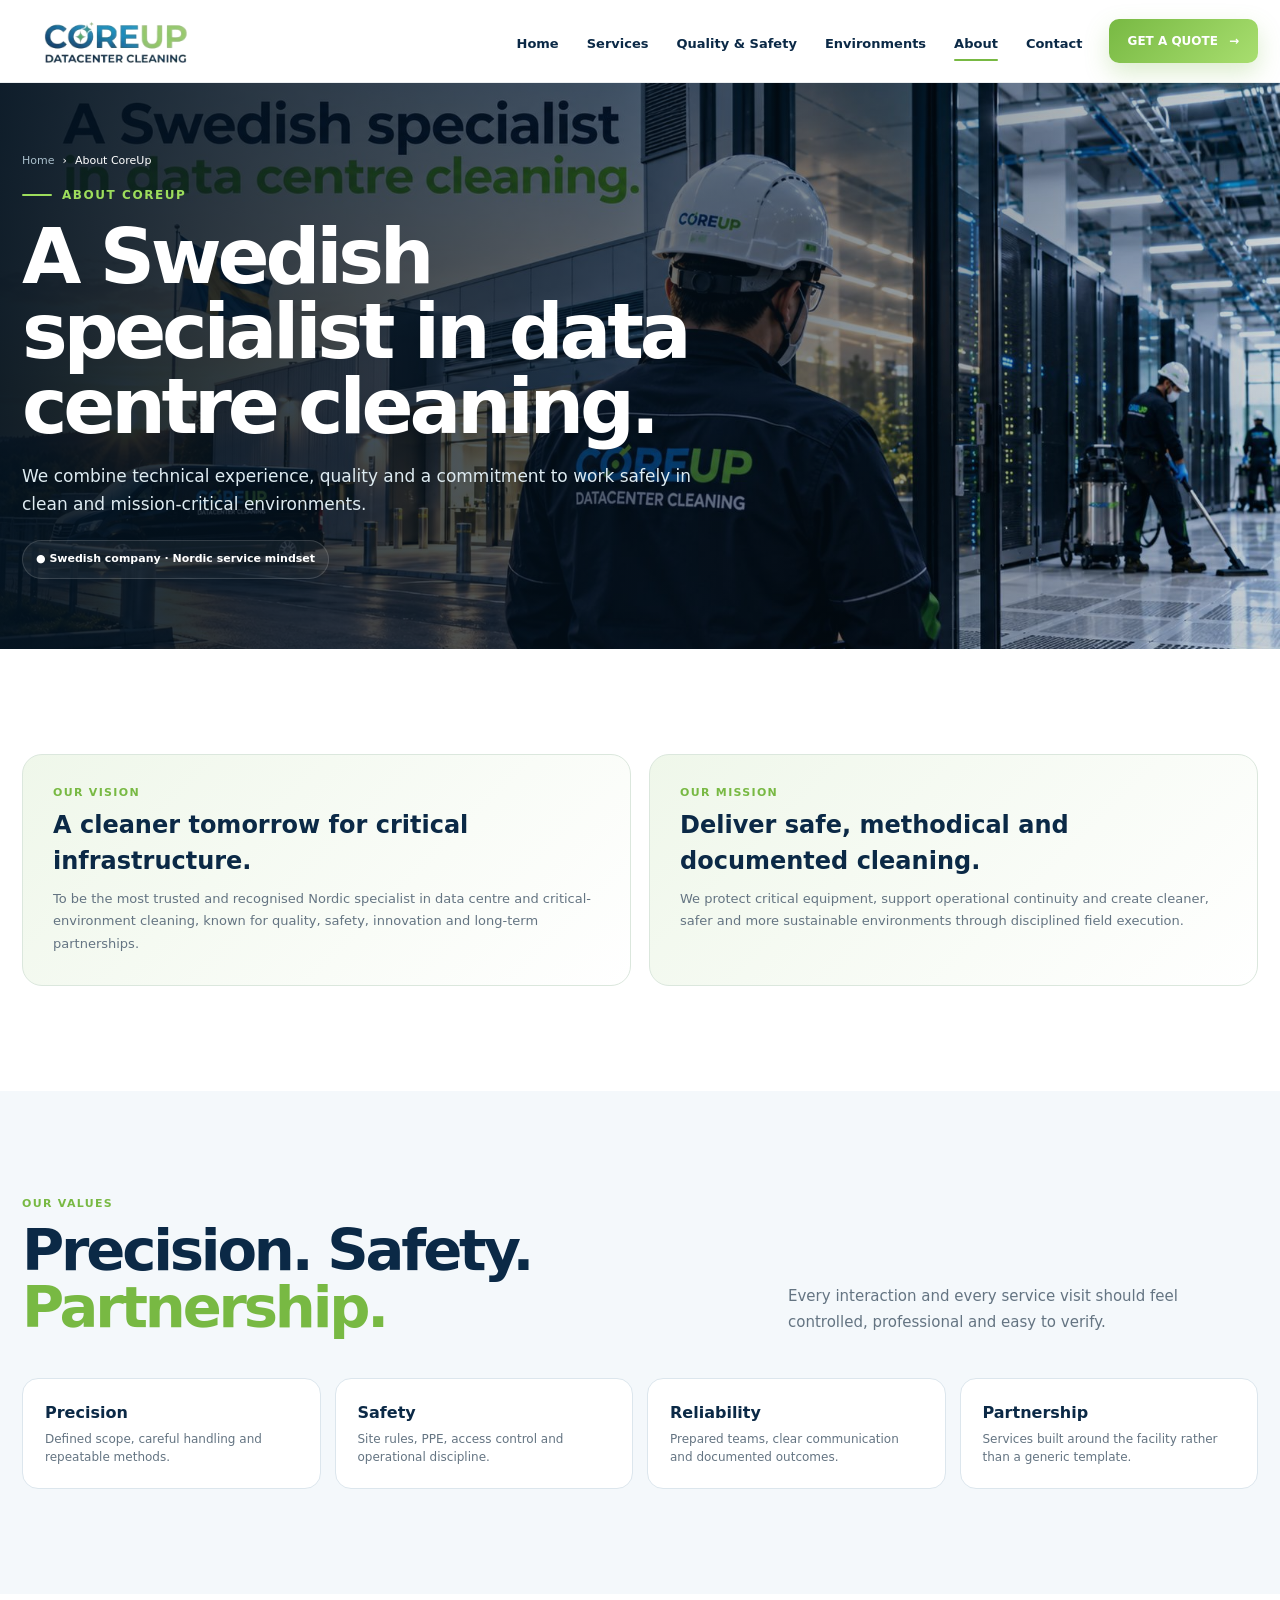
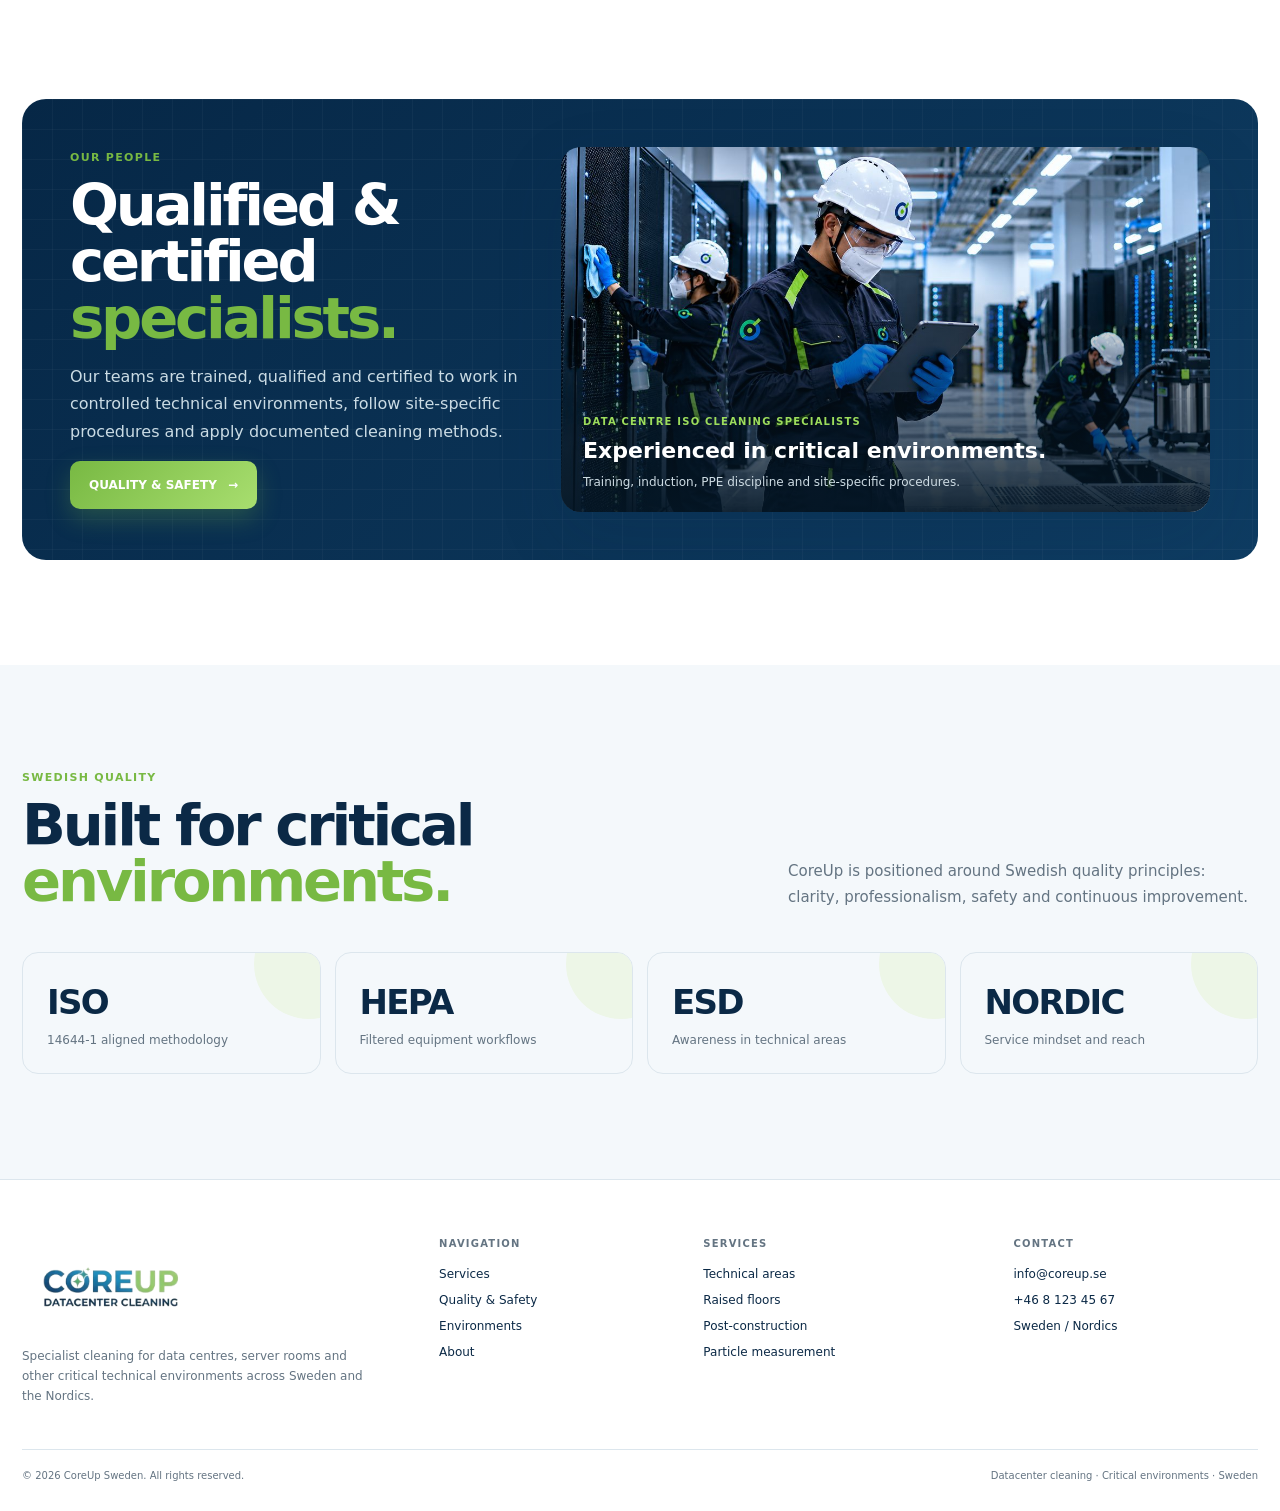
==== about.html @ 43b3e13d "Add files via upload V2" ====
<!doctype html>
<html lang="en">
  <head>
    <meta charset="utf-8" />
    <meta name="viewport" content="width=device-width,initial-scale=1" />
    <title>About CoreUp | Datacenter Cleaning Sweden</title>
    <meta
      name="description"
      content="Swedish specialist in data centre cleaning, with qualified and certified specialists for controlled technical environments."
    />
    <link rel="stylesheet" href="assets/css/style.css" />
  </head>
  <body>
    <a class="skip" href="#main">Skip to content</a>
    <!-- ===== Site header ===== -->
    <header class="site-header">
      <div class="container nav">
        <a class="logo" href="index.html" aria-label="CoreUp home">
          <img src="assets/images/brand/logo.png" alt="CoreUp Datacenter Cleaning" />
        </a>
        <nav class="nav-links" aria-label="Primary navigation">
          <a data-nav href="index.html">Home</a>
          <a data-nav href="services.html">Services</a>
          <a data-nav href="quality-safety.html">Quality &amp; Safety</a>
          <a data-nav href="industries.html">Environments</a>
          <a data-nav href="about.html">About</a>
          <a data-nav href="contact.html">Contact</a>
        </nav>
        <a class="quote-btn" href="contact.html">
          GET A QUOTE
          <span>→</span>
        </a>
        <button class="menu" data-menu aria-label="Open navigation" aria-expanded="false">☰</button>
      </div>
      <nav class="mobile-nav" data-mobile-nav aria-label="Mobile navigation">
        <a data-nav href="index.html">Home</a>
        <a data-nav href="services.html">Services</a>
        <a data-nav href="quality-safety.html">Quality &amp; Safety</a>
        <a data-nav href="industries.html">Environments</a>
        <a data-nav href="about.html">About</a>
        <a data-nav href="contact.html">Contact</a>
        <a class="quote-btn" href="contact.html">GET A QUOTE</a>
      </nav>
    </header>
    <!-- ===== Main content ===== -->
    <main id="main">
      <!-- ===== Hero: About CoreUp ===== -->
      <section class="page-hero">
        <div
          class="page-hero-media"
          style="background-image: url('assets/images/about/hero.jpg')"
        ></div>
        <div class="page-hero-overlay"></div>
        <div class="container">
          <div class="page-hero-copy">
            <div class="crumb">
              Home
              <span>›</span>
              <span>About CoreUp</span>
            </div>
            <div class="eyebrow">About CoreUp</div>
            <h1>A Swedish specialist in data centre cleaning.</h1>
            <p>
              We combine technical experience, quality and a commitment to work safely in clean and mission-critical
              environments.
            </p>
            <div class="page-hero-badge">● Swedish company · Nordic service mindset</div>
          </div>
        </div>
      </section>
      <!-- ===== Our Vision ===== -->
      <section class="section white">
        <div class="container">
          <div class="vision">
            <article class="vision-card reveal">
              <div class="label">OUR VISION</div>
              <h3>A cleaner tomorrow for critical infrastructure.</h3>
              <p>
                To be the most trusted and recognised Nordic specialist in data centre and critical-environment
                cleaning, known for quality, safety, innovation and long-term partnerships.
              </p>
            </article>
            <article class="vision-card reveal delay-1">
              <div class="label">OUR MISSION</div>
              <h3>Deliver safe, methodical and documented cleaning.</h3>
              <p>
                We protect critical equipment, support operational continuity and create cleaner, safer and more
                sustainable environments through disciplined field execution.
              </p>
            </article>
          </div>
        </div>
      </section>
      <!-- ===== Our Values ===== -->
      <section class="section">
        <div class="container">
          <div class="section-head">
            <div>
              <div class="label">OUR VALUES</div>
              <h2>
                Precision. Safety.
                <span>Partnership.</span>
              </h2>
            </div>
            <p>Every interaction and every service visit should feel controlled, professional and easy to verify.</p>
          </div>
          <div class="values">
            <div class="value-box reveal">
              <strong>Precision</strong>
              <span>Defined scope, careful handling and repeatable methods.</span>
            </div>
            <div class="value-box reveal">
              <strong>Safety</strong>
              <span>Site rules, PPE, access control and operational discipline.</span>
            </div>
            <div class="value-box reveal">
              <strong>Reliability</strong>
              <span>Prepared teams, clear communication and documented outcomes.</span>
            </div>
            <div class="value-box reveal">
              <strong>Partnership</strong>
              <span>Services built around the facility rather than a generic template.</span>
            </div>
          </div>
        </div>
      </section>
      <!-- ===== Our People ===== -->
      <section class="section white">
        <div class="container">
          <div class="dark-panel">
            <div class="dark-copy">
              <div class="label">OUR PEOPLE</div>
              <h2>
                Qualified &amp; certified
                <span>specialists.</span>
              </h2>
              <p>
                Our teams are trained, qualified and certified to work in controlled technical environments, follow
                site-specific procedures and apply documented cleaning methods.
              </p>
              <a class="btn green" href="quality-safety.html">
                QUALITY &amp; SAFETY
                <span>→</span>
              </a>
            </div>
            <div class="visual-card">
              <img src="assets/images/about/specialist-cleaning.jpg" alt="CoreUp specialist in a data centre" />
              <div class="visual-content">
                <div class="tag">DATA CENTRE ISO CLEANING SPECIALISTS</div>
                <h3>Experienced in critical environments.</h3>
                <p>Training, induction, PPE discipline and site-specific procedures.</p>
              </div>
            </div>
          </div>
        </div>
      </section>
      <!-- ===== Swedish Quality ===== -->
      <section class="section">
        <div class="container">
          <div class="section-head">
            <div>
              <div class="label">SWEDISH QUALITY</div>
              <h2>
                Built for critical
                <span>environments.</span>
              </h2>
            </div>
            <p>
              CoreUp is positioned around Swedish quality principles: clarity, professionalism, safety and continuous
              improvement.
            </p>
          </div>
          <div class="metrics">
            <div class="metric">
              <strong>ISO</strong>
              <span>14644-1 aligned methodology</span>
            </div>
            <div class="metric">
              <strong>HEPA</strong>
              <span>Filtered equipment workflows</span>
            </div>
            <div class="metric">
              <strong>ESD</strong>
              <span>Awareness in technical areas</span>
            </div>
            <div class="metric">
              <strong>NORDIC</strong>
              <span>Service mindset and reach</span>
            </div>
          </div>
        </div>
      </section>
    </main>
    <!-- ===== Footer ===== -->
    <footer class="footer">
      <div class="container">
        <div class="footer-grid">
          <div class="footer-logo">
            <img src="assets/images/brand/logo.png" alt="CoreUp Datacenter Cleaning" />
            <p>
              Specialist cleaning for data centres, server rooms and other critical technical environments across Sweden
              and the Nordics.
            </p>
          </div>
          <div>
            <h4>Navigation</h4>
            <a href="services.html">Services</a>
            <a href="quality-safety.html">Quality &amp; Safety</a>
            <a href="industries.html">Environments</a>
            <a href="about.html">About</a>
          </div>
          <div>
            <h4>Services</h4>
            <a href="services.html#technical">Technical areas</a>
            <a href="services.html#raised">Raised floors</a>
            <a href="services.html#construction">Post-construction</a>
            <a href="services.html#particle">Particle measurement</a>
          </div>
          <div>
            <h4>Contact</h4>
            <a href="mailto:info@coreup.se">info@coreup.se</a>
            <a href="tel:+4680000000">+46 8 123 45 67</a>
            <a href="contact.html">Sweden / Nordics</a>
          </div>
        </div>
        <div class="copyright">
          <span>
            ©
            <span data-year>2026</span>
            CoreUp Sweden. All rights reserved.
          </span>
          <span>Datacenter cleaning · Critical environments · Sweden</span>
        </div>
      </div>
    </footer>
    <!-- ===== Scripts ===== -->
    <script src="assets/js/main.js" defer></script>
  </body>
</html>
---- assets/css/style.css ----
/* ==========================================================================
   Diginext Scandinavia — Main stylesheet

   Contents
    1. Design tokens
    2. Base & reset
    3. Layout & accessibility
    4. Buttons
    5. Header & navigation
    6. Home hero
    7. Feature strip
    8. Sections & headings
    9. Intro
   10. Service cards
   11. Visual cards
   12. Process
   13. Dark panel & checklist
   14. Metrics
   15. Inner page hero
   16. Content, info & image cards
   17. Method & steps
   18. Vision & values
   19. Contact & forms
   20. Call to action
   21. Footer
   22. Animation utilities
   23. Keyframes
   24. Responsive: tablet (≤ 1100px)
   25. Responsive: mobile (≤ 820px)
   26. Responsive: small mobile (≤ 580px)
   27. Accessibility: reduced motion
   ========================================================================== */

/* ==========================================================================
   1. Design tokens
   Brand colours, shadows, radius and max content width.
   ========================================================================== */

:root {
  --navy: #062746;
  --navy2: #0b3155;
  --ink: #0b2946;
  --blue: #1685b2;
  --green: #78b943;
  --green2: #a8de6f;
  --line: #dce6ed;
  --muted: #647482;
  --soft: #f4f8fb;
  --white: #fff;
  --shadow: 0 24px 70px rgba(6, 39, 70, 0.12);
  --radius: 22px;
  --max: 1280px;
}

/* ==========================================================================
   2. Base & reset
   Global box model, typography defaults, links and images.
   ========================================================================== */

* {
  box-sizing: border-box;
}
html {
  scroll-behavior: smooth;
}
body {
  margin: 0;
  font-family:
    Inter,
    ui-sans-serif,
    system-ui,
    -apple-system,
    BlinkMacSystemFont,
    "Segoe UI",
    sans-serif;
  color: var(--ink);
  background: var(--soft);
  line-height: 1.5;
}
a {
  color: inherit;
  text-decoration: none;
}
img {
  display: block;
  max-width: 100%;
}

/* ==========================================================================
   3. Layout & accessibility
   Page container and skip-to-content link.
   ========================================================================== */

.container {
  width: min(var(--max), calc(100% - 44px));
  margin: auto;
}
.skip {
  position: absolute;
  left: -999px;
  top: 0;
}
.skip:focus {
  left: 20px;
  top: 20px;
  background: #fff;
  padding: 10px 14px;
  z-index: 999;
}

/* ==========================================================================
   4. Buttons
   Shared button styles (.btn, variants, header quote button).
   ========================================================================== */

.quote-btn,
.btn.green {
  display: inline-flex;
  align-items: center;
  gap: 11px;
  border: 0;
  border-radius: 10px;
  background: linear-gradient(135deg, var(--green), var(--green2));
  color: #fff;
  font-size: 12px;
  font-weight: 900;
  padding: 13px 19px;
  box-shadow: 0 10px 24px rgba(120, 185, 67, 0.26);
}
.btn {
  display: inline-flex;
  align-items: center;
  gap: 10px;
  min-height: 48px;
  padding: 0 20px;
  border-radius: 10px;
  font-size: 12px;
  font-weight: 900;
}
.btn.outline {
  border: 1px solid rgba(255, 255, 255, 0.72);
  color: #fff;
  background: rgba(255, 255, 255, 0.04);
}

/* ==========================================================================
   5. Header & navigation
   Sticky header, desktop nav, mobile menu.
   ========================================================================== */

.site-header {
  position: sticky;
  top: 0;
  z-index: 100;
  background: rgba(255, 255, 255, 0.97);
  border-bottom: 1px solid rgba(6, 39, 70, 0.08);
  backdrop-filter: blur(16px);
}
.nav {
  height: 82px;
  display: flex;
  align-items: center;
  gap: 26px;
}
.logo img {
  width: 174px;
  height: auto;
}
.nav-links {
  margin-left: auto;
  display: flex;
  gap: 28px;
  align-items: center;
  font-size: 13px;
  font-weight: 800;
}
.nav-links a {
  padding: 31px 0 25px;
  position: relative;
}
.nav-links a:after {
  content: "";
  position: absolute;
  left: 0;
  right: 100%;
  bottom: 18px;
  height: 2px;
  border-radius: 99px;
  background: var(--green);
  transition: 0.25s;
}
.nav-links a:hover:after,
.nav-links a[aria-current="page"]:after {
  right: 0;
}
.menu {
  display: none;
  width: 44px;
  height: 44px;
  border-radius: 12px;
  border: 1px solid var(--line);
  background: #fff;
  font-size: 19px;
}
.mobile-nav {
  display: none;
  border-top: 1px solid var(--line);
  padding: 10px 22px 18px;
}
.mobile-nav a {
  display: block;
  padding: 15px 0;
  border-bottom: 1px solid var(--line);
  font-weight: 800;
}
.mobile-nav.open {
  display: block;
}
.mobile-nav .quote-btn {
  margin-top: 15px;
  width: 100%;
  justify-content: center;
}

/* ==========================================================================
   6. Home hero
   Full-height hero, animated orb and stats bar.
   ========================================================================== */

.hero {
  position: relative;
  min-height: 650px;
  background: #061827;
  overflow: hidden;
  color: #fff;
}
.hero-media {
  position: absolute;
  inset: 0;
  background-position: center right;
  background-size: cover;
  transform: scale(1.03);
  animation: heroZoom 14s ease-in-out infinite alternate;
}
.hero-overlay {
  position: absolute;
  inset: 0;
  background: linear-gradient(
    90deg,
    rgba(3, 18, 31, 0.95) 0%,
    rgba(3, 18, 31, 0.78) 37%,
    rgba(3, 18, 31, 0.36) 68%,
    rgba(3, 18, 31, 0.14) 100%
  );
}
.hero-grid {
  position: relative;
  z-index: 2;
  min-height: 650px;
  display: grid;
  grid-template-columns: 1.02fr 0.98fr;
  align-items: center;
}
.hero-copy {
  max-width: 660px;
  padding: 68px 0;
}
.eyebrow {
  display: flex;
  align-items: center;
  gap: 10px;
  color: #9ddd5c;
  font-size: 12px;
  font-weight: 900;
  letter-spacing: 0.13em;
  text-transform: uppercase;
}
.eyebrow:before {
  content: "";
  width: 30px;
  height: 2px;
  background: #9ddd5c;
  border-radius: 99px;
}
.hero h1 {
  font-size: clamp(46px, 5.7vw, 82px);
  line-height: 0.96;
  letter-spacing: -0.06em;
  margin: 20px 0 23px;
}
.hero h1 span {
  color: #91d450;
}
.hero p {
  max-width: 620px;
  margin: 0;
  color: #e3edf2;
  font-size: 18px;
  line-height: 1.65;
}
.hero-actions {
  display: flex;
  flex-wrap: wrap;
  gap: 13px;
  margin-top: 30px;
}
.hero-side {
  display: flex;
  justify-content: flex-end;
  align-items: center;
  height: 100%;
}
.hero-orb {
  width: 360px;
  height: 360px;
  border-radius: 50%;
  position: relative;
  display: grid;
  place-items: center;
  background: radial-gradient(
    circle at 50% 50%,
    rgba(120, 185, 67, 0.22),
    rgba(16, 79, 118, 0.07) 45%,
    transparent 65%
  );
  border: 1px solid rgba(255, 255, 255, 0.08);
  box-shadow: inset 0 0 70px rgba(120, 185, 67, 0.06);
}
.hero-orb:before,
.hero-orb:after {
  content: "";
  position: absolute;
  border: 1px solid rgba(157, 220, 103, 0.22);
  border-radius: 50%;
  animation: spin 15s linear infinite;
}
.hero-orb:before {
  inset: 28px;
}
.hero-orb:after {
  inset: 70px;
  animation-direction: reverse;
  animation-duration: 10s;
}
.hero-orb img {
  width: 220px;
  height: 220px;
  object-fit: cover;
  border-radius: 26px;
  position: relative;
  z-index: 2;
  box-shadow: 0 30px 80px rgba(0, 0, 0, 0.35);
}
.hero-stats {
  position: absolute;
  left: 0;
  right: 0;
  bottom: 0;
  z-index: 4;
}
.stats-inner {
  display: grid;
  grid-template-columns: repeat(4, 1fr);
  background: rgba(5, 25, 44, 0.88);
  border-top: 1px solid rgba(255, 255, 255, 0.09);
  backdrop-filter: blur(8px);
}
.stat {
  padding: 18px 22px;
  border-right: 1px solid rgba(255, 255, 255, 0.1);
}
.stat:last-child {
  border-right: 0;
}
.stat strong {
  display: block;
  color: #fff;
  font-size: 18px;
}
.stat span {
  display: block;
  margin-top: 2px;
  color: #bcd0db;
  font-size: 11px;
}

/* ==========================================================================
   7. Feature strip
   Overlapping feature bar below the hero.
   ========================================================================== */

.feature-strip {
  position: relative;
  z-index: 5;
  margin-top: -36px;
}
.feature-bar {
  display: grid;
  grid-template-columns: repeat(5, 1fr);
  background: #fff;
  border: 1px solid var(--line);
  border-radius: 18px;
  box-shadow: var(--shadow);
  padding: 16px;
}
.feature {
  display: flex;
  gap: 12px;
  align-items: flex-start;
  padding: 12px 16px;
  border-right: 1px solid var(--line);
}
.feature:last-child {
  border-right: 0;
}
.feature-icon {
  width: 38px;
  height: 38px;
  flex: 0 0 38px;
  display: grid;
  place-items: center;
  border-radius: 12px;
  background: #edf7e7;
  color: var(--navy);
  font-weight: 900;
}
.feature h4 {
  font-size: 12px;
  margin: 0;
}
.feature p {
  font-size: 11px;
  color: var(--muted);
  margin: 3px 0 0;
}

/* ==========================================================================
   8. Sections & headings
   Section spacing, section heads, labels and h2.
   ========================================================================== */

.section {
  padding: 105px 0;
}
.section.white {
  background: #fff;
}
.section.dark {
  background: var(--navy);
  color: #fff;
}
.section-head {
  display: flex;
  justify-content: space-between;
  align-items: end;
  gap: 40px;
  margin-bottom: 42px;
}
.label {
  font-size: 11px;
  font-weight: 900;
  text-transform: uppercase;
  letter-spacing: 0.12em;
  color: var(--green);
}
h2 {
  font-size: clamp(34px, 4.5vw, 60px);
  line-height: 0.98;
  letter-spacing: -0.055em;
  margin: 11px 0 0;
}
h2 span {
  color: var(--green);
}
.section-head p {
  max-width: 470px;
  color: var(--muted);
  font-size: 15px;
  line-height: 1.72;
  margin: 0;
}
.dark .section-head p {
  color: #c7d7e0;
}

/* ==========================================================================
   9. Intro
   Intro copy with city image card.
   ========================================================================== */

.intro-grid {
  display: grid;
  grid-template-columns: 0.78fr 1.22fr;
  gap: 40px;
  align-items: stretch;
}
.intro-copy {
  padding: 18px 0;
}
.intro-copy p {
  color: var(--muted);
  line-height: 1.75;
}
.intro-copy .btn {
  margin-top: 16px;
  background: var(--navy);
  color: #fff;
}
.city-card {
  position: relative;
  min-height: 420px;
  border-radius: var(--radius);
  overflow: hidden;
  box-shadow: var(--shadow);
  background: #11324c;
}
.city-card img {
  width: 100%;
  height: 100%;
  object-fit: cover;
}
.city-card:after {
  content: "";
  position: absolute;
  inset: 0;
  background: linear-gradient(180deg, transparent 48%, rgba(3, 24, 42, 0.8));
}
.city-caption {
  position: absolute;
  left: 24px;
  bottom: 24px;
  z-index: 2;
  color: #fff;
  background: rgba(6, 36, 61, 0.9);
  padding: 16px 18px;
  border-radius: 14px;
  border: 1px solid rgba(255, 255, 255, 0.08);
}
.city-caption small {
  display: block;
  font-size: 10px;
  color: #9ddd5c;
  font-weight: 900;
  letter-spacing: 0.12em;
  text-transform: uppercase;
}
.city-caption strong {
  display: block;
  font-size: 28px;
  line-height: 1.05;
  margin-top: 5px;
}
.city-caption span {
  font-size: 11px;
  color: #c9d8e2;
}

/* ==========================================================================
   10. Service cards
   Service grid with image cards.
   ========================================================================== */

.service-grid {
  display: grid;
  grid-template-columns: repeat(4, 1fr);
  gap: 18px;
}
.service-card {
  background: #fff;
  border: 1px solid var(--line);
  border-radius: 18px;
  overflow: hidden;
  box-shadow: 0 14px 45px rgba(6, 39, 70, 0.06);
  transition:
    transform 0.35s,
    box-shadow 0.35s;
}
.service-card:hover {
  transform: translateY(-8px);
  box-shadow: var(--shadow);
}
.service-card .media {
  height: 190px;
  overflow: hidden;
  background: #102f4d;
}
.service-card img {
  width: 100%;
  height: 100%;
  object-fit: cover;
  transition: transform 0.6s;
}
.service-card:hover img {
  transform: scale(1.05);
}
.service-body {
  padding: 19px 20px 21px;
}
.service-body h3 {
  margin: 0 0 8px;
  font-size: 18px;
}
.service-body p {
  margin: 0;
  color: var(--muted);
  font-size: 12px;
  line-height: 1.6;
}
.service-body a {
  display: inline-flex;
  margin-top: 14px;
  font-size: 11px;
  font-weight: 900;
  color: var(--navy);
}
.service-body a:after {
  content: "→";
  margin-left: 7px;
  color: var(--green);
}

/* ==========================================================================
   11. Visual cards
   Two-column image cards with overlay text.
   ========================================================================== */

.visual-grid {
  display: grid;
  grid-template-columns: 1fr 1fr;
  gap: 18px;
}
.visual-card {
  position: relative;
  min-height: 340px;
  border-radius: 20px;
  overflow: hidden;
  background: #0a2946;
  box-shadow: var(--shadow);
}
.visual-card img {
  width: 100%;
  height: 100%;
  object-fit: cover;
  transition: transform 0.7s;
}
.visual-card:hover img {
  transform: scale(1.04);
}
.visual-card:after {
  content: "";
  position: absolute;
  inset: 0;
  background: linear-gradient(180deg, transparent 38%, rgba(4, 22, 37, 0.92));
}
.visual-content {
  position: absolute;
  left: 22px;
  right: 22px;
  bottom: 20px;
  z-index: 2;
  color: #fff;
}
.visual-content .tag {
  color: #9ddd5c;
  font-size: 10px;
  font-weight: 900;
  letter-spacing: 0.12em;
  text-transform: uppercase;
}
.visual-content h3 {
  margin: 5px 0 6px;
  font-size: 22px;
}
.visual-content p {
  margin: 0;
  color: #cedce4;
  font-size: 12px;
  line-height: 1.55;
}

/* ==========================================================================
   12. Process
   Numbered four-step process band.
   ========================================================================== */

.process {
  display: grid;
  grid-template-columns: repeat(4, 1fr);
  border-radius: 18px;
  overflow: hidden;
  background: #113a61;
}
.process-item {
  background: var(--navy);
  padding: 30px 24px;
  min-height: 220px;
  border-right: 1px solid #1a496f;
}
.process-item:last-child {
  border-right: 0;
}
.process-num {
  display: inline-grid;
  place-items: center;
  width: 34px;
  height: 34px;
  border-radius: 50%;
  background: #1b547d;
  color: #9ddd5c;
  font-size: 11px;
  font-weight: 900;
}
.process-item h3 {
  margin: 18px 0 9px;
  font-size: 20px;
  color: #fff;
}
.process-item p {
  margin: 0;
  color: #c8d8e1;
  font-size: 13px;
  line-height: 1.65;
}

/* ==========================================================================
   13. Dark panel & checklist
   Gridded dark feature panel with check items.
   ========================================================================== */

.dark-panel {
  display: grid;
  grid-template-columns: 0.82fr 1.18fr;
  gap: 40px;
  align-items: center;
  background: linear-gradient(135deg, #062746, #0e3c62);
  padding: 48px;
  border-radius: 24px;
  overflow: hidden;
  position: relative;
}
.dark-panel:before {
  content: "";
  position: absolute;
  inset: 0;
  background-image:
    linear-gradient(rgba(255, 255, 255, 0.03) 1px, transparent 1px),
    linear-gradient(90deg, rgba(255, 255, 255, 0.03) 1px, transparent 1px);
  background-size: 30px 30px;
  pointer-events: none;
}
.dark-copy {
  position: relative;
  z-index: 2;
}
.dark-copy h2 {
  color: #fff;
}
.dark-copy p {
  color: #cadbe4;
  line-height: 1.7;
}
.check-grid {
  position: relative;
  z-index: 2;
  display: grid;
  grid-template-columns: 1fr 1fr;
  gap: 12px;
}
.check {
  display: flex;
  gap: 11px;
  align-items: flex-start;
  padding: 14px 15px;
  border: 1px solid rgba(255, 255, 255, 0.12);
  background: rgba(255, 255, 255, 0.04);
  border-radius: 13px;
  color: #fff;
}
.check i {
  width: 22px;
  height: 22px;
  display: grid;
  place-items: center;
  border-radius: 50%;
  background: #79b943;
  color: #072746;
  font-style: normal;
  font-size: 12px;
  font-weight: 900;
  flex: 0 0 22px;
}
.check span {
  font-size: 12px;
  line-height: 1.45;
  color: #dbe8ee;
}

/* ==========================================================================
   14. Metrics
   Key figure cards.
   ========================================================================== */

.metrics {
  display: grid;
  grid-template-columns: repeat(4, 1fr);
  gap: 14px;
}
.metric {
 /* background: #fff;*/
  border: 1px solid var(--line);
  border-radius: 16px;
  padding: 24px;
  position: relative;
  overflow: hidden;
}
.metric:after {
  content: "";
  position: absolute;
  width: 110px;
  height: 110px;
  right: -44px;
  top: -44px;
  border-radius: 50%;
  background: #edf6e7;
}
.metric strong {
  font-size: 34px;
  letter-spacing: -0.05em;
}
.metric span {
  display: block;
  margin-top: 3px;
  color: var(--muted);
  font-size: 12px;
}

/* ==========================================================================
   15. Inner page hero
   Hero for sub-pages, breadcrumb and badge.
   ========================================================================== */

.page-hero {
  position: relative;
  min-height: 400px;
  overflow: hidden;
  background: #062746;
  color: #fff;
}
.page-hero-media {
  position: absolute;
  inset: 0;
  background-size: cover;
  background-position: center;
  filter: saturate(0.95);
}
.page-hero-overlay {
  position: absolute;
  inset: 0;
  background: linear-gradient(
    90deg,
    rgba(3, 18, 31, 0.94),
    rgba(3, 18, 31, 0.64) 46%,
    rgba(3, 18, 31, 0.18)
  );
}
.page-hero .container {
  min-height: 400px;
  display: flex;
  align-items: center;
  position: relative;
  z-index: 2;
}
.page-hero-copy {
  max-width: 760px;
  padding: 70px 0;
}
.page-hero h1 {
  font-size: clamp(44px, 6vw, 78px);
  line-height: 0.98;
  letter-spacing: -0.055em;
  margin: 15px 0 18px;
}
.page-hero p {
  max-width: 700px;
  font-size: 17px;
  color: #deebf1;
  line-height: 1.65;
  margin: 0;
}
.crumb {
  display: flex;
  gap: 8px;
  font-size: 11px;
  color: #a9bfcb;
  margin-bottom: 16px;
}
.crumb span {
  color: #fff;
}
.page-hero-badge {
  display: inline-flex;
  gap: 8px;
  margin-top: 22px;
  align-items: center;
  padding: 10px 13px;
  border-radius: 999px;
  border: 1px solid rgba(255, 255, 255, 0.14);
  background: rgba(255, 255, 255, 0.06);
  font-size: 11px;
  font-weight: 800;
}

/* ==========================================================================
   16. Content, info & image cards
   Generic content blocks used on inner pages.
   ========================================================================== */

.content-two {
  display: grid;
  grid-template-columns: 1fr 1fr;
  gap: 20px;
}
.content-card {
  background: #fff;
  border: 1px solid var(--line);
  border-radius: 18px;
  padding: 28px;
  box-shadow: 0 14px 45px rgba(6, 39, 70, 0.05);
}
.content-card h3 {
  margin: 0 0 8px;
  font-size: 21px;
}
.content-card p {
  color: var(--muted);
  font-size: 13px;
  line-height: 1.7;
  margin: 0;
}
.info-grid {
  display: grid;
  grid-template-columns: repeat(3, 1fr);
  gap: 18px;
}
.info-card {
  background: #fff;
  border: 1px solid var(--line);
  border-radius: 18px;
  padding: 25px;
  box-shadow: 0 14px 45px rgba(6, 39, 70, 0.05);
}
.info-icon {
  width: 48px;
  height: 48px;
  border-radius: 13px;
  background: #edf7e7;
  color: var(--navy);
  display: grid;
  place-items: center;
  font-size: 20px;
  font-weight: 900;
}
.info-card h3 {
  margin: 17px 0 8px;
  font-size: 18px;
}
.info-card p {
  margin: 0;
  color: var(--muted);
  font-size: 12px;
  line-height: 1.65;
}
.image-row {
  display: grid;
  grid-template-columns: repeat(3, 1fr);
  gap: 18px;
}
.image-tile {
  border: 1px solid var(--line);
  border-radius: 18px;
  overflow: hidden;
  background: #fff;
  box-shadow: 0 14px 45px rgba(6, 39, 70, 0.05);
}
.image-tile img {
  width: 100%;
  height: 230px;
  object-fit: cover;
}
.image-tile .copy {
  padding: 17px 18px 20px;
}
.image-tile h3 {
  margin: 0 0 6px;
  font-size: 17px;
}
.image-tile p {
  margin: 0;
  color: var(--muted);
  font-size: 12px;
  line-height: 1.55;
}

/* ==========================================================================
   17. Method & steps
   Method visual with step cards.
   ========================================================================== */

.method {
  display: grid;
  grid-template-columns: 1.05fr 0.95fr;
  gap: 24px;
  align-items: stretch;
}
.method-visual {
  border-radius: 20px;
  overflow: hidden;
  min-height: 380px;
  background: #0a2743;
  position: relative;
  box-shadow: var(--shadow);
}
.method-visual img {
  width: 100%;
  height: 100%;
  object-fit: cover;
}
.method-visual:after {
  content: "";
  position: absolute;
  inset: 0;
  background: linear-gradient(90deg, rgba(4, 24, 41, 0.5), transparent 70%);
}
.steps {
  display: grid;
  grid-template-columns: repeat(4, 1fr);
  gap: 12px;
  margin-top: 22px;
}
.step-card {
  border: 1px solid var(--line);
  border-radius: 15px;
  padding: 17px;
  background: #fff;
}
.step-card b {
  display: inline-grid;
  place-items: center;
  width: 28px;
  height: 28px;
  border-radius: 50%;
  background: #edf7e7;
  color: var(--navy);
  font-size: 10px;
}
.step-card h4 {
  margin: 11px 0 5px;
  font-size: 14px;
}
.step-card p {
  margin: 0;
  color: var(--muted);
  font-size: 11px;
  line-height: 1.55;
}

/* ==========================================================================
   18. Vision & values
   Vision cards and company values.
   ========================================================================== */

.vision {
  display: grid;
  grid-template-columns: 1fr 1fr;
  gap: 18px;
}
.vision-card {
  padding: 30px;
  border-radius: 20px;
  background: linear-gradient(135deg, #eff7ea, #fff);
  border: 1px solid #dbe7dd;
}
.vision-card .label {
  margin-bottom: 6px;
}
.vision-card h3 {
  margin: 0 0 9px;
  font-size: 24px;
}
.vision-card p {
  margin: 0;
  color: var(--muted);
  font-size: 13px;
  line-height: 1.7;
}
.values {
  display: grid;
  grid-template-columns: repeat(4, 1fr);
  gap: 14px;
}
.value-box {
  background: #fff;
  border: 1px solid var(--line);
  border-radius: 16px;
  padding: 22px;
}
.value-box strong {
  display: block;
  font-size: 16px;
}
.value-box span {
  display: block;
  margin-top: 5px;
  color: var(--muted);
  font-size: 12px;
}

/* ==========================================================================
   19. Contact & forms
   Contact layout, form fields and contact details.
   ========================================================================== */

.contact-grid {
  display: grid;
  grid-template-columns: 1.08fr 0.92fr;
  gap: 22px;
}
.form-card,
.contact-card {
  background: #fff;
  border: 1px solid var(--line);
  border-radius: 18px;
  padding: 30px;
}
.form-grid {
  display: grid;
  grid-template-columns: 1fr 1fr;
  gap: 15px;
}
.field {
  display: flex;
  flex-direction: column;
  gap: 6px;
}
.field.full {
  grid-column: 1/-1;
}
.field label {
  font-size: 10px;
  font-weight: 900;
  letter-spacing: 0.1em;
  color: var(--muted);
  text-transform: uppercase;
}
.field input,
.field textarea,
.field select {
  width: 100%;
  border: 1px solid #ccd8df;
  background: #fbfdff;
  border-radius: 10px;
  padding: 12px 13px;
  outline: none;
  font: inherit;
}
.field textarea {
  min-height: 150px;
  resize: vertical;
}
.field input:focus,
.field textarea:focus,
.field select:focus {
  border-color: #79b943;
  box-shadow: 0 0 0 4px rgba(120, 185, 67, 0.12);
}
.contact-item {
  padding: 17px 0;
  border-bottom: 1px solid var(--line);
}
.contact-item:last-child {
  border-bottom: 0;
}
.contact-item small {
  display: block;
  color: var(--muted);
  font-size: 10px;
  text-transform: uppercase;
  letter-spacing: 0.12em;
  font-weight: 900;
}
.contact-item strong {
  display: block;
  margin-top: 4px;
  font-size: 17px;
}

/* ==========================================================================
   20. Call to action
   CTA banner shown above the footer.
   ========================================================================== */

.cta {
  padding: 30px 0 0;
}
.cta-inner {
  display: flex;
  align-items: center;
  justify-content: space-between;
  gap: 30px;
  padding: 42px;
  border-radius: 20px;
  background: linear-gradient(135deg, #eaf5e5, #f7fbfd);
  border: 1px solid #dbe7de;
}
.cta-inner h2 {
  font-size: clamp(28px, 4vw, 48px);
}
.cta-inner p {
  color: var(--muted);
  margin: 8px 0 0;
}

/* ==========================================================================
   21. Footer
   Footer grid, links and copyright bar.
   ========================================================================== */

.footer {
  padding: 56px 0 28px;
  background: #fff;
  border-top: 1px solid var(--line);
}
.footer-grid {
  display: grid;
  grid-template-columns: 1.25fr 0.75fr 0.9fr 0.8fr;
  gap: 35px;
}
.footer-logo img {
  width: 165px;
}
.footer p {
  max-width: 350px;
  color: var(--muted);
  font-size: 12px;
  line-height: 1.65;
}
.footer h4 {
  margin: 0 0 14px;
  font-size: 10px;
  letter-spacing: 0.12em;
  text-transform: uppercase;
  color: var(--muted);
}
.footer a {
  display: block;
  font-size: 12px;
  margin: 8px 0;
}
.copyright {
  display: flex;
  justify-content: space-between;
  gap: 15px;
  border-top: 1px solid var(--line);
  padding-top: 18px;
  margin-top: 30px;
  font-size: 10px;
  color: var(--muted);
}

/* ==========================================================================
   22. Animation utilities
   Scroll reveal, float, shine, scan and page marker.
   ========================================================================== */

.reveal {
  opacity: 0;
  transform: translateY(26px);
  transition:
    opacity 0.7s ease,
    transform 0.7s cubic-bezier(0.2, 0.7, 0.2, 1);
}
.reveal.visible {
  opacity: 1;
  transform: none;
}
.delay-1 {
  transition-delay: 0.08s;
}
.delay-2 {
  transition-delay: 0.16s;
}
.delay-3 {
  transition-delay: 0.24s;
}
.float {
  animation: float 5.6s ease-in-out infinite;
}
.shine {
  position: relative;
  overflow: hidden;
}
.shine:after {
  content: "";
  position: absolute;
  top: -50%;
  left: -60%;
  width: 35%;
  height: 200%;
  background: linear-gradient(
    90deg,
    transparent,
    rgba(255, 255, 255, 0.14),
    transparent
  );
  transform: skewX(-18deg);
  animation: shine 5.2s ease-in-out infinite;
}
.scan {
  position: relative;
  overflow: hidden;
}
.scan:after {
  content: "";
  position: absolute;
  left: 0;
  right: 0;
  top: -2px;
  height: 2px;
  background: linear-gradient(90deg, transparent, #9ddd5c, transparent);
  box-shadow: 0 0 20px rgba(157, 221, 92, 0.8);
  animation: scan 4s ease-in-out infinite;
}
.page-marker {
  position: absolute;
  right: 26px;
  top: 50%;
  transform: translateY(-50%);
  z-index: 3;
  display: flex;
  flex-direction: column;
  gap: 8px;
}
.page-marker span {
  display: block;
  width: 4px;
  height: 32px;
  border-radius: 999px;
  background: rgba(255, 255, 255, 0.3);
}
.page-marker span.active {
  background: #9ddd5c;
  height: 46px;
}

/* ==========================================================================
   23. Keyframes
   ========================================================================== */

@keyframes heroZoom {
  from {
    transform: scale(1.03);
  }
  to {
    transform: scale(1.07);
  }
}
@keyframes spin {
  to {
    transform: rotate(360deg);
  }
}
@keyframes float {
  0%,
  100% {
    transform: translateY(0);
  }
  50% {
    transform: translateY(-9px);
  }
}
@keyframes shine {
  0% {
    left: -60%;
  }
  45%,
  100% {
    left: 140%;
  }
}
@keyframes scan {
  0%,
  100% {
    top: 8%;
    opacity: 0.2;
  }
  50% {
    top: 88%;
    opacity: 1;
  }
}

/* ==========================================================================
   24. Responsive: tablet (≤ 1100px)
   ========================================================================== */

@media (max-width: 1100px) {
  .nav-links {
    gap: 18px;
  }
  .service-grid {
    grid-template-columns: 1fr 1fr;
  }
  .feature-bar {
    grid-template-columns: 1fr 1fr;
  }
  .feature:nth-child(2n) {
    border-right: 0;
  }
  .feature:nth-child(n + 3) {
    border-top: 1px solid var(--line);
  }
  .stats-inner {
    grid-template-columns: 1fr 1fr;
  }
  .hero-grid {
    grid-template-columns: 1fr;
  }
  .hero-side {
    display: none;
  }
  .intro-grid,
  .method,
  .contact-grid {
    grid-template-columns: 1fr;
  }
  .metrics {
    grid-template-columns: 1fr 1fr;
  }
  .image-row,
  .info-grid {
    grid-template-columns: 1fr 1fr;
  }
  .steps {
    grid-template-columns: 1fr 1fr;
  }
  .values {
    grid-template-columns: 1fr 1fr;
  }
  .dark-panel {
    grid-template-columns: 1fr;
  }
  .footer-grid {
    grid-template-columns: 1fr 1fr;
  }
}

/* ==========================================================================
   25. Responsive: mobile (≤ 820px)
   ========================================================================== */

@media (max-width: 820px) {
  .nav {
    height: 74px;
  }
  .logo img {
    width: 152px;
  }
  .nav-links,
  .nav > .quote-btn {
    display: none;
  }
  .menu {
    display: block;
    margin-left: auto;
  }
  .hero,
  .hero-grid {
    min-height: 650px;
  }
  .hero-copy {
    padding-top: 75px;
    padding-bottom: 120px;
  }
  .hero h1 {
    font-size: 54px;
  }
  .hero p {
    font-size: 16px;
  }
  .feature-strip {
    margin-top: -28px;
  }
  .feature-bar {
    grid-template-columns: 1fr;
  }
  .feature {
    border-right: 0 !important;
    border-bottom: 1px solid var(--line);
  }
  .feature:last-child {
    border-bottom: 0;
  }
  .section {
    padding: 82px 0;
  }
  .section-head {
    display: block;
  }
  .section-head p {
    margin-top: 18px;
  }
  .page-marker {
    display: none;
  }
  .dark-panel {
    padding: 34px;
  }
  .cta-inner {
    display: block;
  }
  .cta-inner .btn {
    margin-top: 20px;
  }
  .copyright {
    display: block;
  }
  .copyright span {
    display: block;
    margin-top: 7px;
  }
}

/* ==========================================================================
   26. Responsive: small mobile (≤ 580px)
   ========================================================================== */

@media (max-width: 580px) {
  .container {
    width: min(var(--max), calc(100% - 28px));
  }
  .hero h1 {
    font-size: 45px;
  }
  .hero {
    min-height: 660px;
  }
  .hero-actions .btn {
    width: 100%;
    justify-content: center;
  }
  .stats-inner {
    grid-template-columns: 1fr 1fr;
  }
  .stat {
    padding: 15px 14px;
  }
  .stat strong {
    font-size: 16px;
  }
  .service-grid,
  .image-row,
  .info-grid,
  .vision,
  .values,
  .metrics,
  .form-grid,
  .footer-grid {
    grid-template-columns: 1fr;
  }
  .field.full {
    grid-column: auto;
  }
  .section {
    padding: 68px 0;
  }
  .page-hero,
  .page-hero .container {
    min-height: 360px;
  }
  .page-hero-copy {
    padding: 58px 0;
  }
  .page-hero h1 {
    font-size: 46px;
  }
  .visual-grid {
    grid-template-columns: 1fr;
  }
  .process {
    grid-template-columns: 1fr;
  }
  .process-item {
    border-right: 0;
    border-bottom: 1px solid #1a496f;
  }
  .process-item:last-child {
    border-bottom: 0;
  }
  .steps {
    grid-template-columns: 1fr;
  }
  .dark-panel {
    padding: 26px;
  }
  .check-grid {
    grid-template-columns: 1fr;
  }
  .cta-inner {
    padding: 30px;
  }
  .form-card,
  .contact-card {
    padding: 22px;
  }
}

/* ==========================================================================
   27. Accessibility: reduced motion
   ========================================================================== */

@media (prefers-reduced-motion: reduce) {
  *,
  *:before,
  *:after {
    scroll-behavior: auto !important;
    animation: none !important;
    transition: none !important;
  }
}
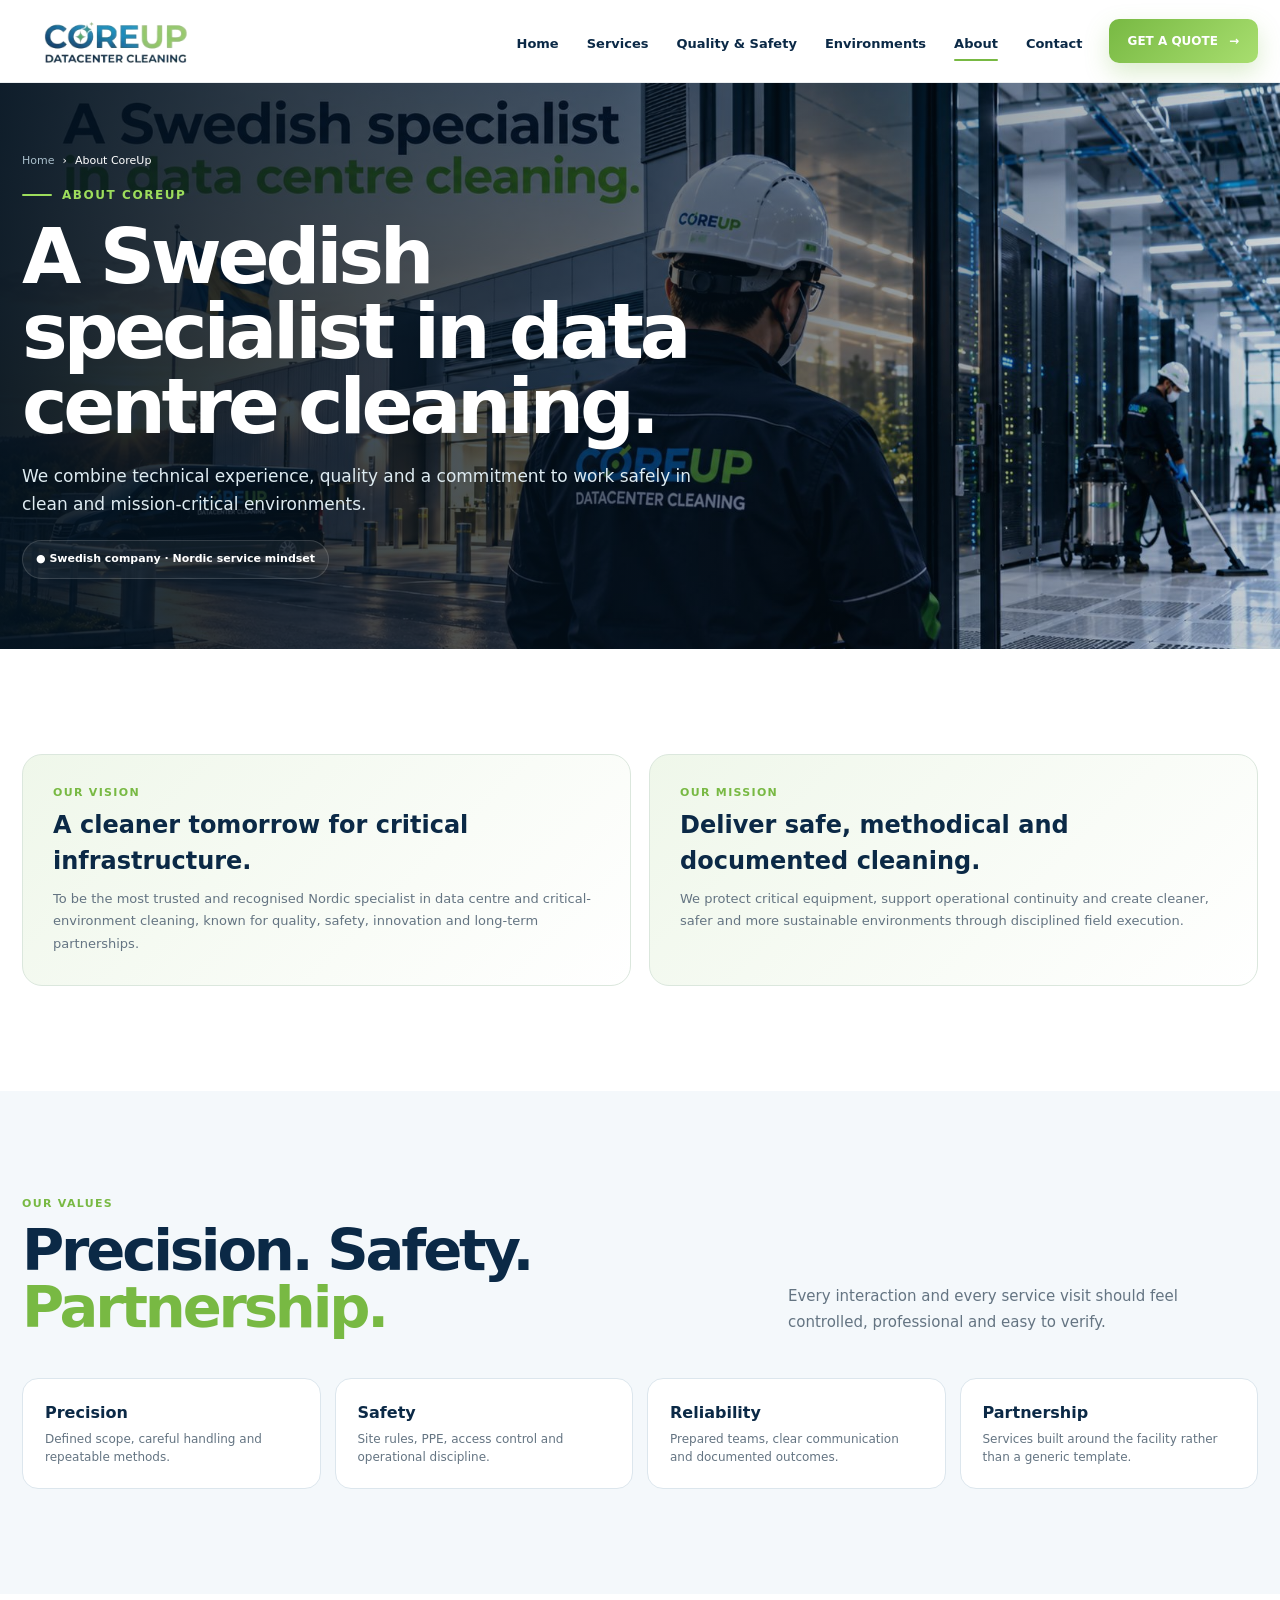
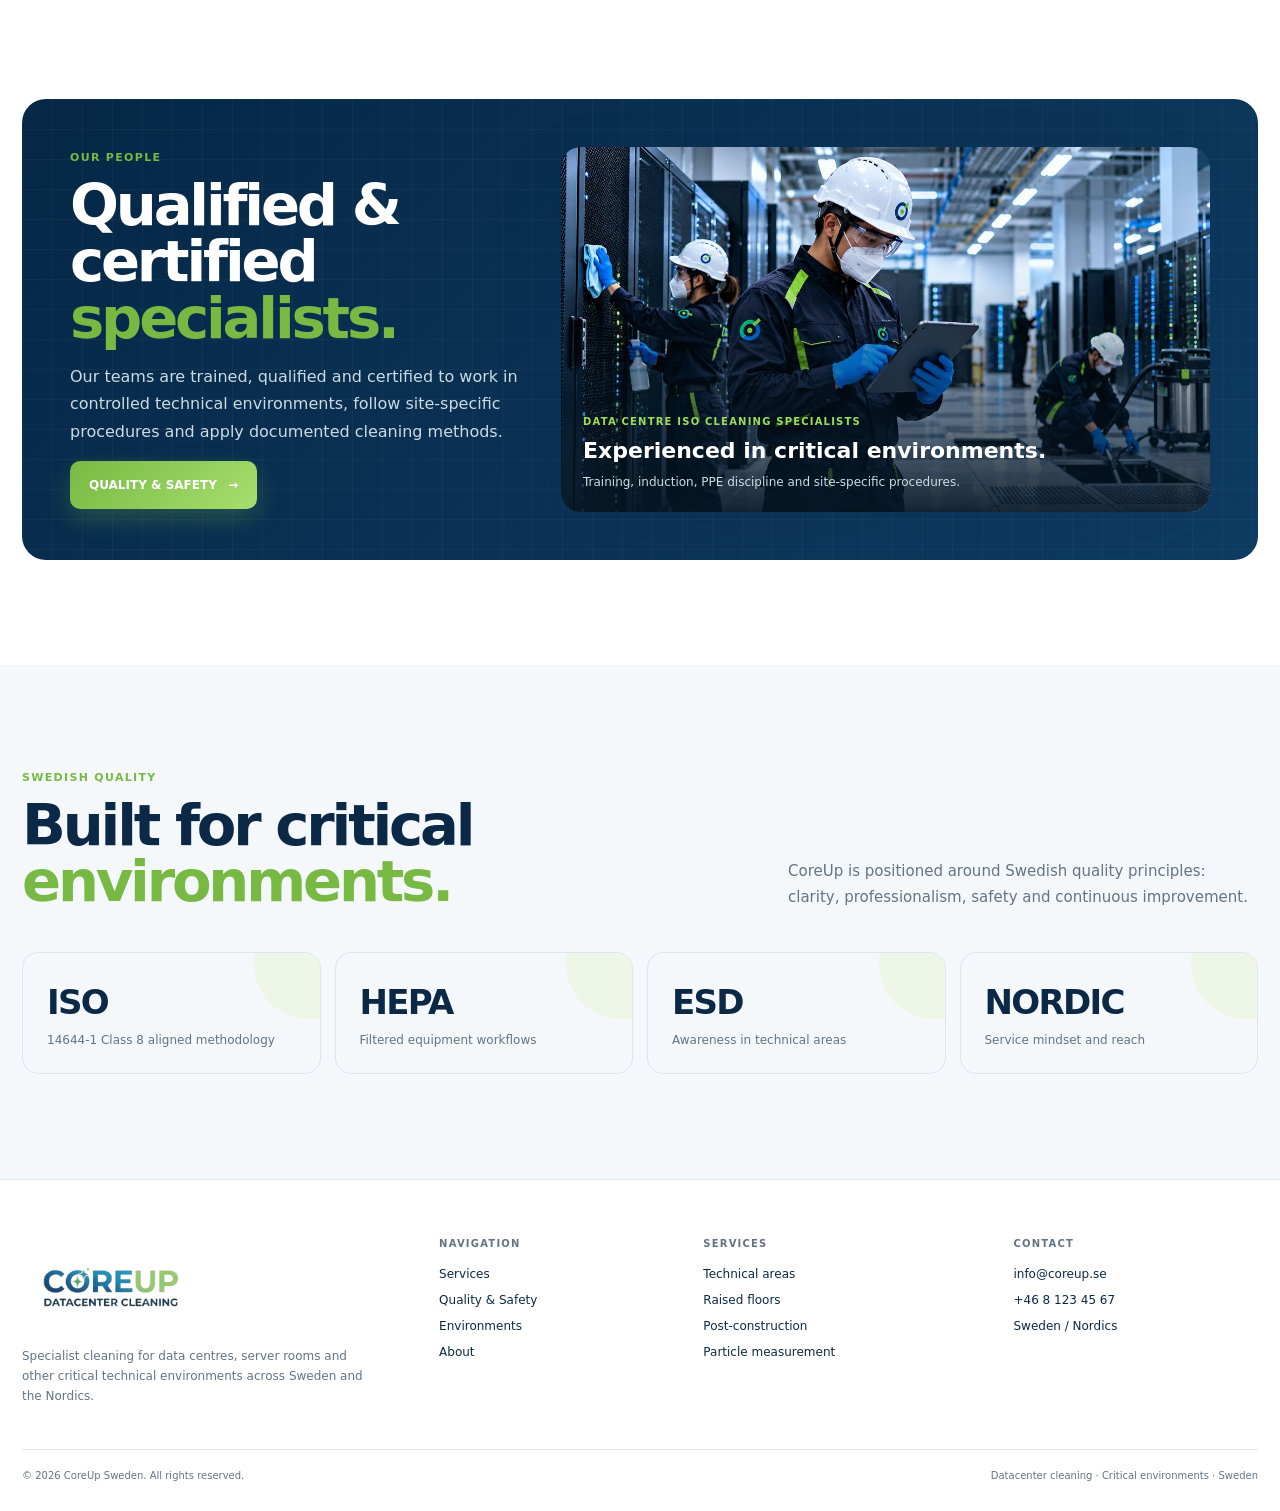
==== commit 5400991c: "Add files via upload" ====
--- a/about.html
+++ b/about.html
@@ -173,7 +173,7 @@
           <div class="metrics">
             <div class="metric">
               <strong>ISO</strong>
-              <span>14644-1 aligned methodology</span>
+              <span>14644-1 Class 8 aligned methodology</span>
             </div>
             <div class="metric">
               <strong>HEPA</strong>
--- a/assets/css/style.css
+++ b/assets/css/style.css
@@ -975,6 +975,11 @@
   grid-template-columns: repeat(3, 1fr);
   gap: 18px;
 }
+@media (min-width: 1101px) {
+  .image-row.four-up {
+    grid-template-columns: repeat(4, 1fr);
+  }
+}
 .image-tile {
   border: 1px solid var(--line);
   border-radius: 18px;
